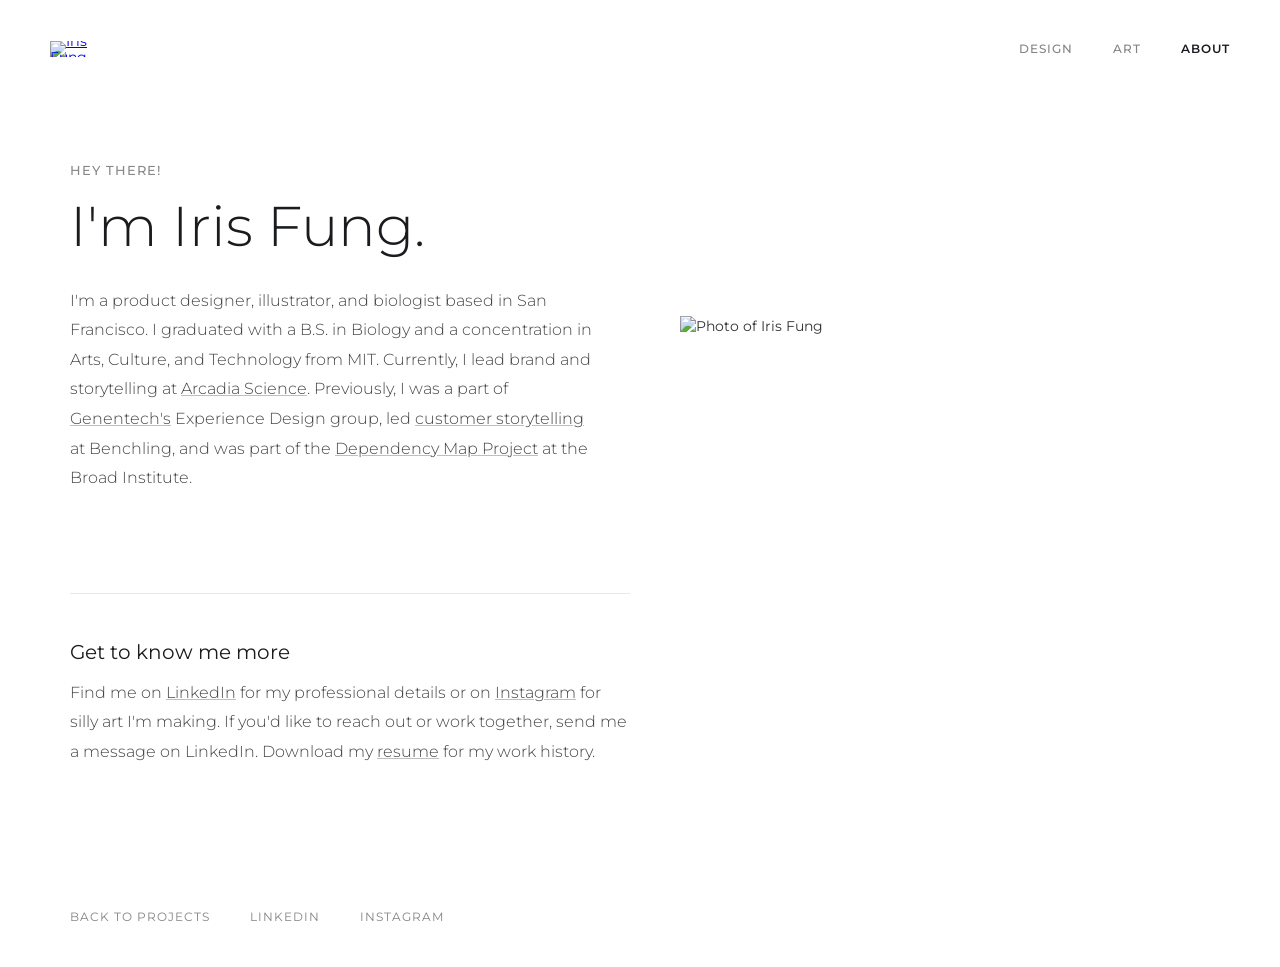
==== about/index.html @ cc871c18 "Add About Me page Two-column intro (bio left, photo right), Get to know me section, and footer with " ====
<!DOCTYPE html>
<html lang="en">
<head>
  <meta charset="UTF-8">
  <meta name="viewport" content="width=device-width, initial-scale=1">
  <title>About | Iris Fung</title>
  <meta name="description" content="Learn more about me and find out how to get in touch with me. I love meeting folks! Drop me a line.">
  <meta property="og:title" content="About — Iris Fung">
  <meta property="og:type" content="website">
  <meta property="og:image" content="https://cdn.prod.website-files.com/627ffb1a25b65e31d1f7992f/629931cf72064102cb10b743_headshot.jpeg">
  <link rel="shortcut icon" href="https://cdn.prod.website-files.com/627ffb1a25b65e31d1f7992f/62a3d27bf525567cd4f887b6_Flavicon.png" type="image/x-icon">
  <link rel="apple-touch-icon" href="https://cdn.prod.website-files.com/627ffb1a25b65e31d1f7992f/629bb634c8442b1de7d14830_Webclip.jpg">
  <link rel="preconnect" href="https://fonts.googleapis.com">
  <link rel="preconnect" href="https://fonts.gstatic.com" crossorigin>
  <link href="https://fonts.googleapis.com/css2?family=Montserrat:wght@100;200;300;400;500;600;700;800;900&display=swap" rel="stylesheet">

  <link rel="stylesheet" href="../styles.css">
  <link rel="stylesheet" href="../about.css">
</head>
<body>

  <!-- ── Navigation ─────────────────────────────────────── -->
  <nav class="nav">
    <div class="nav-inner">
      <a href="/" class="logo-link" aria-label="home">
        <img src="https://cdn.prod.website-files.com/627ffb1a25b65e31d1f7992f/628002057ec57943fa3e2681_irisfung%20avatar.jpg" width="45" alt="Iris Fung" class="logo-image">
      </a>
      <button class="menu-toggle" aria-label="Toggle menu" aria-expanded="false">
        <img src="https://cdn.prod.website-files.com/627ffb1a25b65e31d1f7992f/627ffb1a25b65e2dfaf79940_menu-icon.png" width="22" alt="">
      </button>
      <div class="nav-links">
        <a href="/" class="nav-item">design</a>
        <a href="/work/art/" class="nav-item">Art</a>
        <a href="/about/" class="nav-item current">About</a>
      </div>
    </div>
  </nav>

  <!-- ── Main content ───────────────────────────────────── -->
  <main class="about-page">
    <div class="container">

      <!-- ── Intro: text left, photo right ─────────────── -->
      <section class="about-intro">
        <div class="about-text">
          <p class="about-label">Hey there!</p>
          <h1 class="about-heading">I'm Iris Fung.</h1>
          <p class="about-bio">I'm a product designer, illustrator, and biologist based in San Francisco. I graduated with a B.S. in Biology and a concentration in Arts, Culture, and Technology from MIT. Currently, I lead brand and storytelling at <a href="https://www.arcadiascience.com/" target="_blank" rel="noopener" class="about-link">Arcadia Science</a>. Previously, I was a part of <a href="https://www.gene.com/" target="_blank" rel="noopener" class="about-link">Genentech's</a> Experience Design group, led <a href="https://www.benchling.com/customer-stories/syngenta-driving-faster-seed-and-agricultural-development-at-a-global-scale" target="_blank" rel="noopener" class="about-link">customer storytelling</a> at Benchling, and was part of the <a href="https://depmap.org/portal/" class="about-link">Dependency Map Project</a> at the Broad Institute.</p>
        </div>
        <div class="about-photo-wrap">
          <img
            src="https://cdn.prod.website-files.com/627ffb1a25b65e31d1f7992f/67a10eac3bd8a53e11152506_chandler%20shoot-p-800.jpg"
            srcset="https://cdn.prod.website-files.com/627ffb1a25b65e31d1f7992f/67a10eac3bd8a53e11152506_chandler%20shoot-p-500.jpg 500w,
                    https://cdn.prod.website-files.com/627ffb1a25b65e31d1f7992f/67a10eac3bd8a53e11152506_chandler%20shoot-p-800.jpg 800w,
                    https://cdn.prod.website-files.com/627ffb1a25b65e31d1f7992f/67a10eac3bd8a53e11152506_chandler%20shoot-p-1080.jpg 1080w,
                    https://cdn.prod.website-files.com/627ffb1a25b65e31d1f7992f/67a10eac3bd8a53e11152506_chandler%20shoot.JPG 1818w"
            sizes="(max-width: 479px) 94vw, (max-width: 767px) 96vw, 480px"
            alt="Photo of Iris Fung"
            class="about-photo">
        </div>
      </section>

      <!-- ── Get to know me ─────────────────────────────── -->
      <section class="about-connect">
        <h2 class="about-connect-heading">Get to know me more</h2>
        <p class="about-connect-text">Find me on <a href="https://www.linkedin.com/in/irisfung/" target="_blank" rel="noopener" class="about-link">LinkedIn</a> for my professional details or on <a href="https://www.instagram.com/pewris" target="_blank" rel="noopener" class="about-link">Instagram</a> for silly art I'm making. If you'd like to reach out or work together, send me a message on LinkedIn. Download my <a href="https://www.dropbox.com/scl/fi/wbi10c2mmqb1w2h1kb339/2024-ICF-PD.pdf?rlkey=b61d7sccx8qamp8gyz7bgmvuh&st=sbt8tiff&dl=0" target="_blank" rel="noopener" class="about-link">resume</a> for my work history.</p>
      </section>

    </div>
  </main>

  <!-- ── Footer ─────────────────────────────────────────── -->
  <footer class="footer-wrap">
    <div class="footer-links">
      <a href="/" class="footer-item">Back to Projects</a>
      <a href="https://www.linkedin.com/in/irisfung/" target="_blank" rel="noopener" class="footer-item">LinkedIn</a>
      <a href="https://www.instagram.com/pewris/" target="_blank" rel="noopener" class="footer-item">Instagram</a>
    </div>
  </footer>

  <script src="../scripts.js"></script>
</body>
</html>
---- styles.css ----
/* ─── Reset & Base ────────────────────────────────────────── */
*, *::before, *::after { box-sizing: border-box; }

html { height: 100%; -webkit-text-size-adjust: 100%; }

body {
  margin: 0;
  min-height: 100%;
  color: #333;
  background: #fff;
  font-family: 'Montserrat', sans-serif;
  font-size: 14px;
  line-height: 20px;
}

img {
  display: inline-block;
  max-width: 100%;
  vertical-align: middle;
  border: 0;
}

a { background-color: transparent; }
a:hover, a:active { outline: 0; }

h1, h2, h3, p { margin: 0; }

/* ─── Navigation ──────────────────────────────────────────── */
.nav {
  position: fixed;
  top: 0;
  left: 0;
  width: 100%;
  background: #fff;
  padding: 30px 50px;
  display: flex;
  align-items: center;
  z-index: 100;
  transform: translateY(0);
  transition: transform 0.35s ease;
}

/* Scroll-hide state — toggled by scripts.js */
.nav.nav-hidden {
  transform: translateY(-100%);
}

.nav-inner {
  display: flex;
  align-items: center;
  justify-content: space-between;
  width: 100%;
}

.logo-link {
  display: block;
  line-height: 0;
  z-index: 1;
}
.logo-link:hover { opacity: 0.8; }
.logo-link:active { opacity: 0.7; }

.logo-image { display: block; }

.nav-links {
  display: flex;
  align-items: center;
  margin-right: -20px;
}

.nav-item {
  color: #333;
  opacity: 0.6;
  letter-spacing: 1px;
  text-transform: uppercase;
  font-size: 12px;
  font-weight: 500;
  line-height: 20px;
  padding: 9px 20px;
  text-decoration: none;
}
.nav-item:hover { opacity: 0.9; }
.nav-item:active { opacity: 0.8; }
.nav-item.current {
  opacity: 1;
  color: #1a1b1f;
  font-weight: 600;
}

.menu-toggle {
  display: none;
  background: none;
  border: none;
  padding: 0;
  cursor: pointer;
}

/* ─── Container ───────────────────────────────────────────── */
.container {
  width: 100%;
  max-width: 1140px;
  margin-left: auto;
  margin-right: auto;
}

/* ─── Hero ────────────────────────────────────────────────── */
.front-page-section {
  margin: 279px 0 40px;
  text-align: left;
}

.intro-wrap {
  margin-top: 100px;
  margin-bottom: 140px;
}

.grid-11 {
  display: grid;
  grid-template-columns: 1.5fr 1fr;
  grid-template-rows: auto;
  align-items: center;
  padding-left: 10px;
  padding-right: 10px;
}

.heading-jumbo {
  color: #000;
  text-align: left;
  font-size: 64px;
  font-weight: 200;
  line-height: 80px;
  margin-top: auto;
  margin-bottom: 10px;
  text-transform: none;
}

.title-link {
  color: inherit;
  font-weight: 400;
  text-decoration: none;
  display: inline;
}
.title-link:hover {
  text-decoration: underline;
  text-decoration-color: #fe0005;
}

.name-text {
  text-align: left;
  font-size: 20px;
  font-weight: 300;
  line-height: 34px;
  padding-top: 30px;
}

.image-44 {
  display: block;
  height: auto;
  margin: auto;
}

/* ─── Work Section ────────────────────────────────────────── */
.section {
  margin: 82px 0 40px;
  text-align: left;
  background: transparent;
}

.grid-4 {
  display: grid;
  grid-template-columns: 1fr 1fr;
  column-gap: 39px;
  row-gap: 70px;
  align-items: start;
}

.project-img-link {
  display: block;
  max-width: 100%;
}
.project-img-link:hover { opacity: 0.8; }
.project-img-link:active { opacity: 0.7; }

.image-54,
.image-55,
.image-5 {
  display: block;
  max-width: 100%;
  margin-left: auto;
  margin-right: auto;
}

.work-description {
  display: flex;
  flex-direction: column;
  justify-content: center;
  align-items: flex-start;
  width: 100%;
  padding-top: 40px;
  align-self: start;
}

.project-name-link {
  display: block;
  color: #333;
  text-align: left;
  font-size: 40px;
  font-weight: 300;
  line-height: 45px;
  margin-bottom: 16px;
  text-decoration: none;
}
.project-name-link:hover { opacity: 0.8; }
.project-name-link:active { opacity: 0.7; }

.paragraph-bigger {
  font-size: 20px;
  font-weight: 300;
  line-height: 34px;
  margin-bottom: 10px;
}

.paragraph-light {
  opacity: 0.6;
  text-align: left;
  margin: 0;
  font-size: 16px;
  line-height: 1.75;
}

/* ─── Footer ──────────────────────────────────────────────── */
.footer-wrap {
  display: flex;
  justify-content: space-between;
  align-items: center;
  padding: 40px 50px;
}

.footer-links {
  display: flex;
  align-items: center;
  margin-right: -20px;
}

.footer-item {
  color: #333;
  opacity: 0.6;
  letter-spacing: 1px;
  text-transform: uppercase;
  font-size: 12px;
  line-height: 20px;
  text-decoration: none;
  margin-left: 20px;
  margin-right: 20px;
}
.footer-item:hover { opacity: 0.9; }
.footer-item:active { opacity: 0.8; }
.footer-item.current { opacity: 1; }

/* ─── Tablet (≤991px) ─────────────────────────────────────── */
@media screen and (max-width: 991px) {
  .nav { padding: 25px 30px; }

  .menu-toggle { display: block; }

  .nav-links {
    display: none;
    position: absolute;
    top: 100%;
    left: 0;
    width: 100%;
    flex-direction: column;
    background: #fff;
    margin-right: 0;
  }
  .nav-links.open { display: flex; }

  .nav-item {
    text-align: center;
    padding: 15px 30px;
    width: 100%;
    transition: background-color 0.4s, opacity 0.4s;
  }
  .nav-item:hover { background-color: #f7f8f9; }
  .nav-item:active { background-color: #eef0f3; }

  .heading-jumbo {
    font-size: 56px;
    line-height: 70px;
  }
}

/* ─── Mobile (≤767px) ─────────────────────────────────────── */
@media screen and (max-width: 767px) {
  .nav { padding: 20px 30px; }

  .heading-jumbo {
    font-size: 50px;
    line-height: 64px;
  }

  .paragraph-bigger {
    font-size: 16px;
    line-height: 28px;
  }

  .section {
    margin-left: 15px;
    margin-right: 15px;
  }

  .front-page-section {
    margin-left: 15px;
    margin-right: 15px;
  }

  .project-name-link {
    font-size: 16px;
    line-height: 28px;
  }

  .footer-wrap {
    flex-direction: column;
    text-align: center;
  }
  .footer-links {
    flex-direction: column;
  }
  .footer-item {
    margin-top: 10px;
    margin-bottom: 10px;
    margin-left: 0;
  }
}

/* ─── Small mobile (≤479px) ──────────────────────────────── */
@media screen and (max-width: 479px) {
  .heading-jumbo {
    font-size: 36px;
    line-height: 48px;
    margin-left: auto;
    margin-right: auto;
  }

  .grid-11 {
    grid-template-columns: 1fr;
  }

  .image-44 {
    display: none;
  }

  .grid-4 {
    grid-template-columns: 1fr;
    row-gap: 10px;
  }

  .work-description {
    padding-top: 0;
  }

  .project-name-link {
    font-size: 26px;
    line-height: 36px;
  }
}
---- about.css ----
/* ═══════════════════════════════════════════════════════════
   about.css  —  About Me page
   Loaded alongside styles.css.
   ═══════════════════════════════════════════════════════════ */

/* ─── Page chrome ───────────────────────────────────────── */
.about-page {
  padding-top: 160px;
  padding-bottom: 100px;
}

/* ─── Intro section: text left, photo right ─────────────── */
.about-intro {
  display: grid;
  grid-template-columns: 1fr 1fr;
  column-gap: 80px;
  align-items: center;
  margin-bottom: 100px;
}

/* ─── Text column ────────────────────────────────────────── */
.about-label {
  font-size: 13px;
  font-weight: 500;
  letter-spacing: 1px;
  text-transform: uppercase;
  color: #888;
  margin: 0 0 16px;
}

.about-heading {
  font-size: clamp(36px, 5vw, 56px);
  font-weight: 300;
  line-height: 1.1;
  color: #1a1b1f;
  margin: 0 0 28px;
}

.about-bio {
  font-size: 16px;
  font-weight: 300;
  line-height: 1.85;
  color: #444;
  margin: 0;
}

.about-link {
  color: inherit;
  text-decoration: underline;
  text-decoration-color: rgba(0, 0, 0, 0.25);
  transition: text-decoration-color 0.15s;
}

.about-link:hover {
  text-decoration-color: currentColor;
}

/* ─── Photo column ───────────────────────────────────────── */
.about-photo-wrap {
  /* slight offset downward so photo baseline aligns with bio bottom */
}

.about-photo {
  display: block;
  width: 100%;
  height: auto;
}

/* ─── Connect section ────────────────────────────────────── */
.about-connect {
  max-width: 560px;
  border-top: 1px solid #e8e8e8;
  padding-top: 48px;
}

.about-connect-heading {
  font-size: 20px;
  font-weight: 400;
  color: #1a1b1f;
  margin: 0 0 16px;
}

.about-connect-text {
  font-size: 16px;
  font-weight: 300;
  line-height: 1.85;
  color: #444;
  margin: 0;
}

/* ─── Responsive ────────────────────────────────────────── */
@media screen and (max-width: 767px) {
  .about-intro {
    grid-template-columns: 1fr;
    row-gap: 40px;
    margin-bottom: 64px;
  }

  /* Photo goes below text on mobile */
  .about-photo-wrap {
    order: 1;
  }

  .about-text {
    order: 2;
  }
}

@media screen and (max-width: 479px) {
  .about-page {
    padding-top: 120px;
  }

  .about-intro {
    margin-bottom: 48px;
  }
}
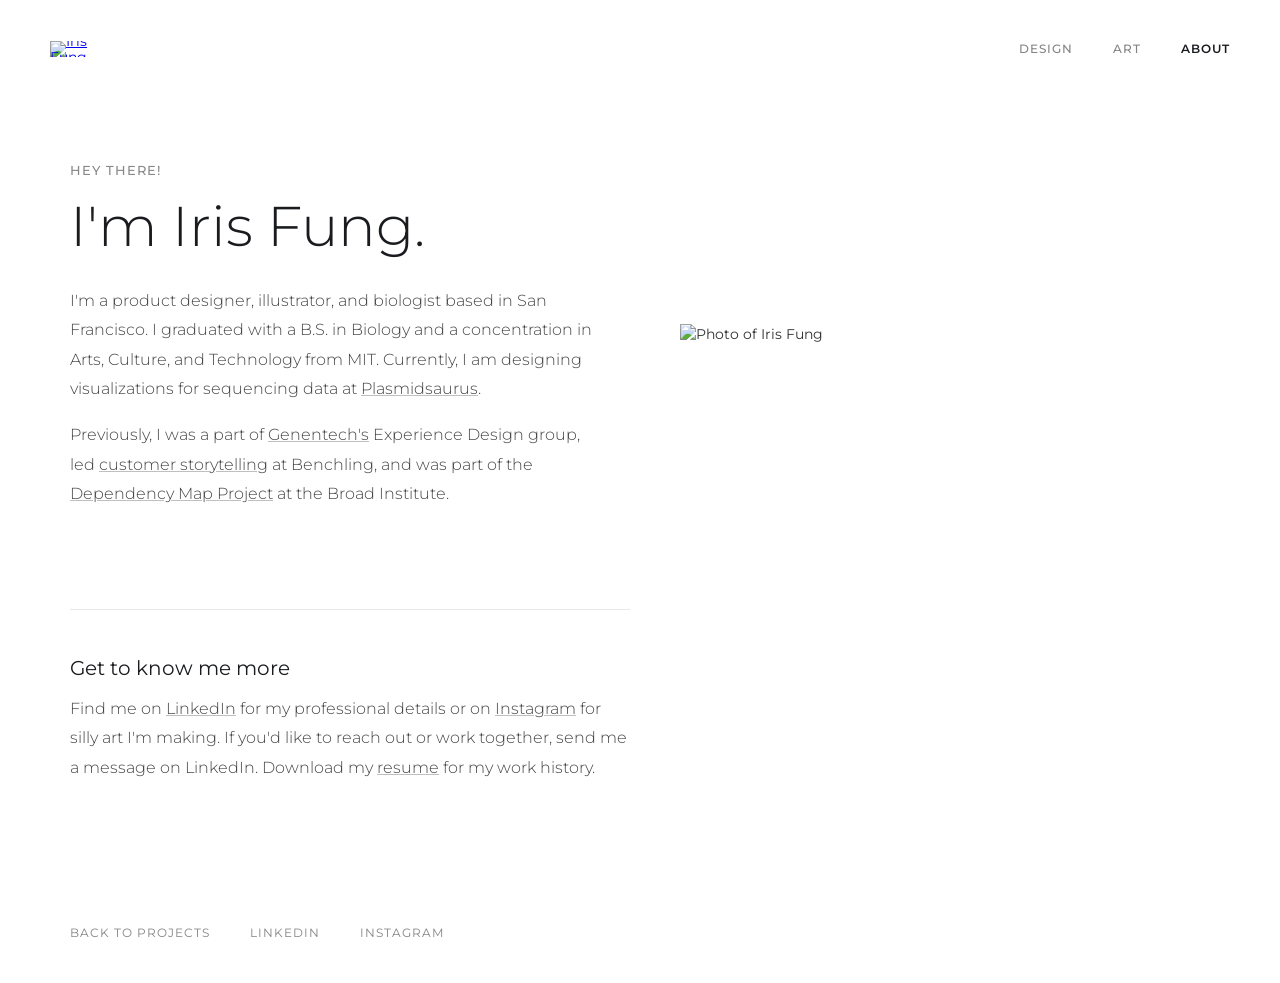
==== commit bd265311: "Update About bio: Plasmidsaurus current role, split into two paragraphs Co-Authored-By: Claude Sonne" ====
--- a/about/index.html
+++ b/about/index.html
@@ -45,7 +45,8 @@
         <div class="about-text">
           <p class="about-label">Hey there!</p>
           <h1 class="about-heading">I'm Iris Fung.</h1>
-          <p class="about-bio">I'm a product designer, illustrator, and biologist based in San Francisco. I graduated with a B.S. in Biology and a concentration in Arts, Culture, and Technology from MIT. Currently, I lead brand and storytelling at <a href="https://www.arcadiascience.com/" target="_blank" rel="noopener" class="about-link">Arcadia Science</a>. Previously, I was a part of <a href="https://www.gene.com/" target="_blank" rel="noopener" class="about-link">Genentech's</a> Experience Design group, led <a href="https://www.benchling.com/customer-stories/syngenta-driving-faster-seed-and-agricultural-development-at-a-global-scale" target="_blank" rel="noopener" class="about-link">customer storytelling</a> at Benchling, and was part of the <a href="https://depmap.org/portal/" class="about-link">Dependency Map Project</a> at the Broad Institute.</p>
+          <p class="about-bio">I'm a product designer, illustrator, and biologist based in San Francisco. I graduated with a B.S. in Biology and a concentration in Arts, Culture, and Technology from MIT. Currently, I am designing visualizations for sequencing data at <a href="https://plasmidsaurus.com/" target="_blank" rel="noopener" class="about-link">Plasmidsaurus</a>.</p>
+          <p class="about-bio">Previously, I was a part of <a href="https://www.gene.com/" target="_blank" rel="noopener" class="about-link">Genentech's</a> Experience Design group, led <a href="https://www.benchling.com/customer-stories/syngenta-driving-faster-seed-and-agricultural-development-at-a-global-scale" target="_blank" rel="noopener" class="about-link">customer storytelling</a> at Benchling, and was part of the <a href="https://depmap.org/portal/" class="about-link">Dependency Map Project</a> at the Broad Institute.</p>
         </div>
         <div class="about-photo-wrap">
           <img
--- a/about.css
+++ b/about.css
@@ -41,7 +41,11 @@
   font-weight: 300;
   line-height: 1.85;
   color: #444;
-  margin: 0;
+  margin: 0 0 16px;
+}
+
+.about-bio:last-child {
+  margin-bottom: 0;
 }
 
 .about-link {
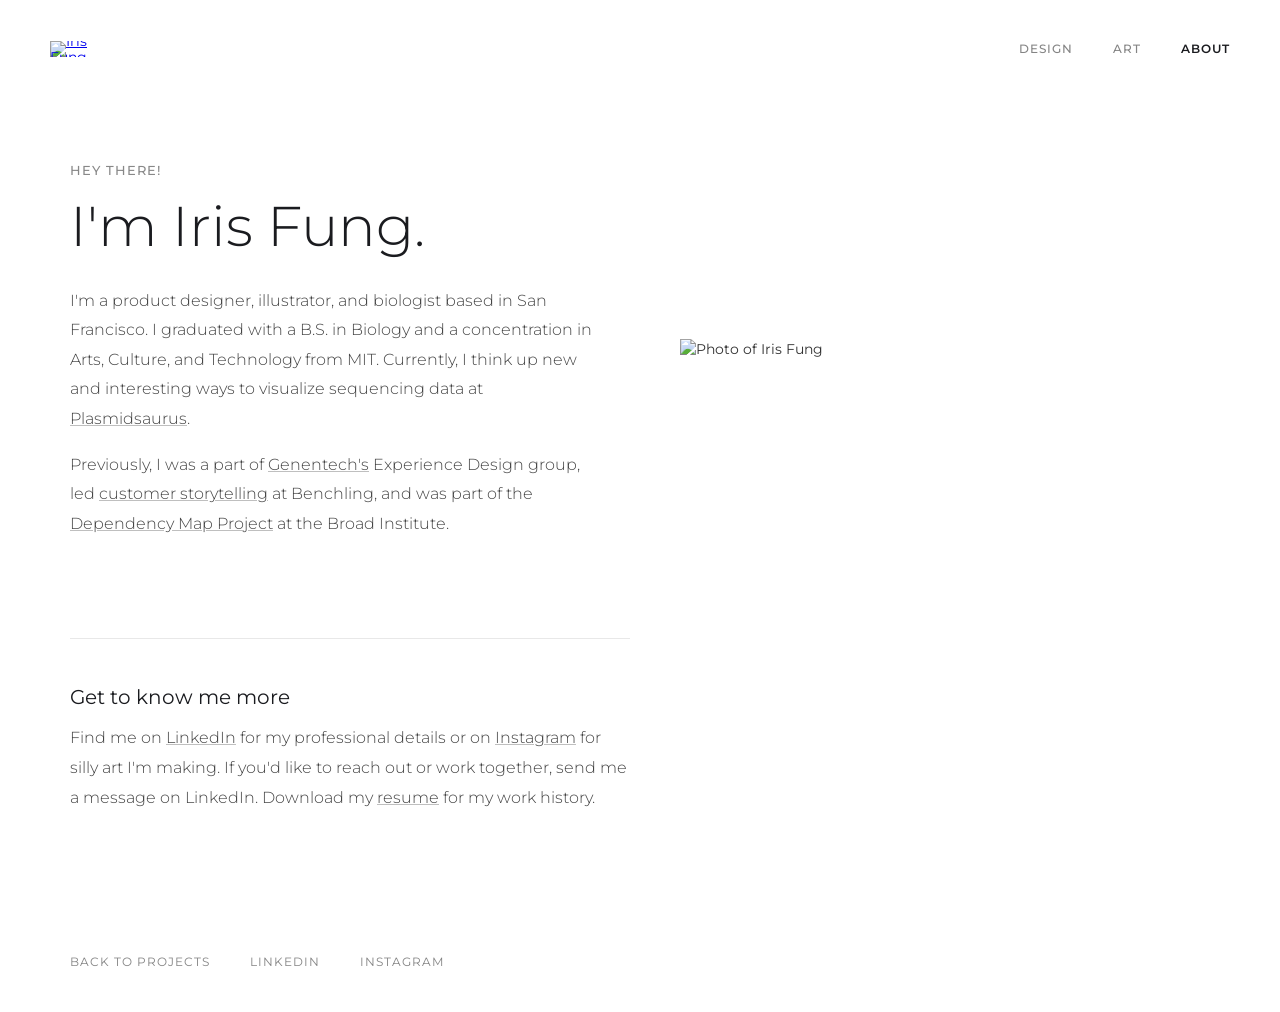
==== commit 5e9ca1d3: "Update current role description on About page Co-Authored-By: Claude Sonnet 4.6 <noreply@anthropic.c" ====
--- a/about/index.html
+++ b/about/index.html
@@ -44,8 +44,8 @@
       <section class="about-intro">
         <div class="about-text">
           <p class="about-label">Hey there!</p>
-          <h1 class="about-heading">I'm Iris Fung.</h1>
-          <p class="about-bio">I'm a product designer, illustrator, and biologist based in San Francisco. I graduated with a B.S. in Biology and a concentration in Arts, Culture, and Technology from MIT. Currently, I am designing visualizations for sequencing data at <a href="https://plasmidsaurus.com/" target="_blank" rel="noopener" class="about-link">Plasmidsaurus</a>.</p>
+          <h2 class="about-heading">I'm Iris Fung.</h2>
+          <p class="about-bio">I'm a product designer, illustrator, and biologist based in San Francisco. I graduated with a B.S. in Biology and a concentration in Arts, Culture, and Technology from MIT. Currently, I think up new and interesting ways to visualize sequencing data at <a href="https://plasmidsaurus.com/" target="_blank" rel="noopener" class="about-link">Plasmidsaurus</a>.</p>
           <p class="about-bio">Previously, I was a part of <a href="https://www.gene.com/" target="_blank" rel="noopener" class="about-link">Genentech's</a> Experience Design group, led <a href="https://www.benchling.com/customer-stories/syngenta-driving-faster-seed-and-agricultural-development-at-a-global-scale" target="_blank" rel="noopener" class="about-link">customer storytelling</a> at Benchling, and was part of the <a href="https://depmap.org/portal/" class="about-link">Dependency Map Project</a> at the Broad Institute.</p>
         </div>
         <div class="about-photo-wrap">
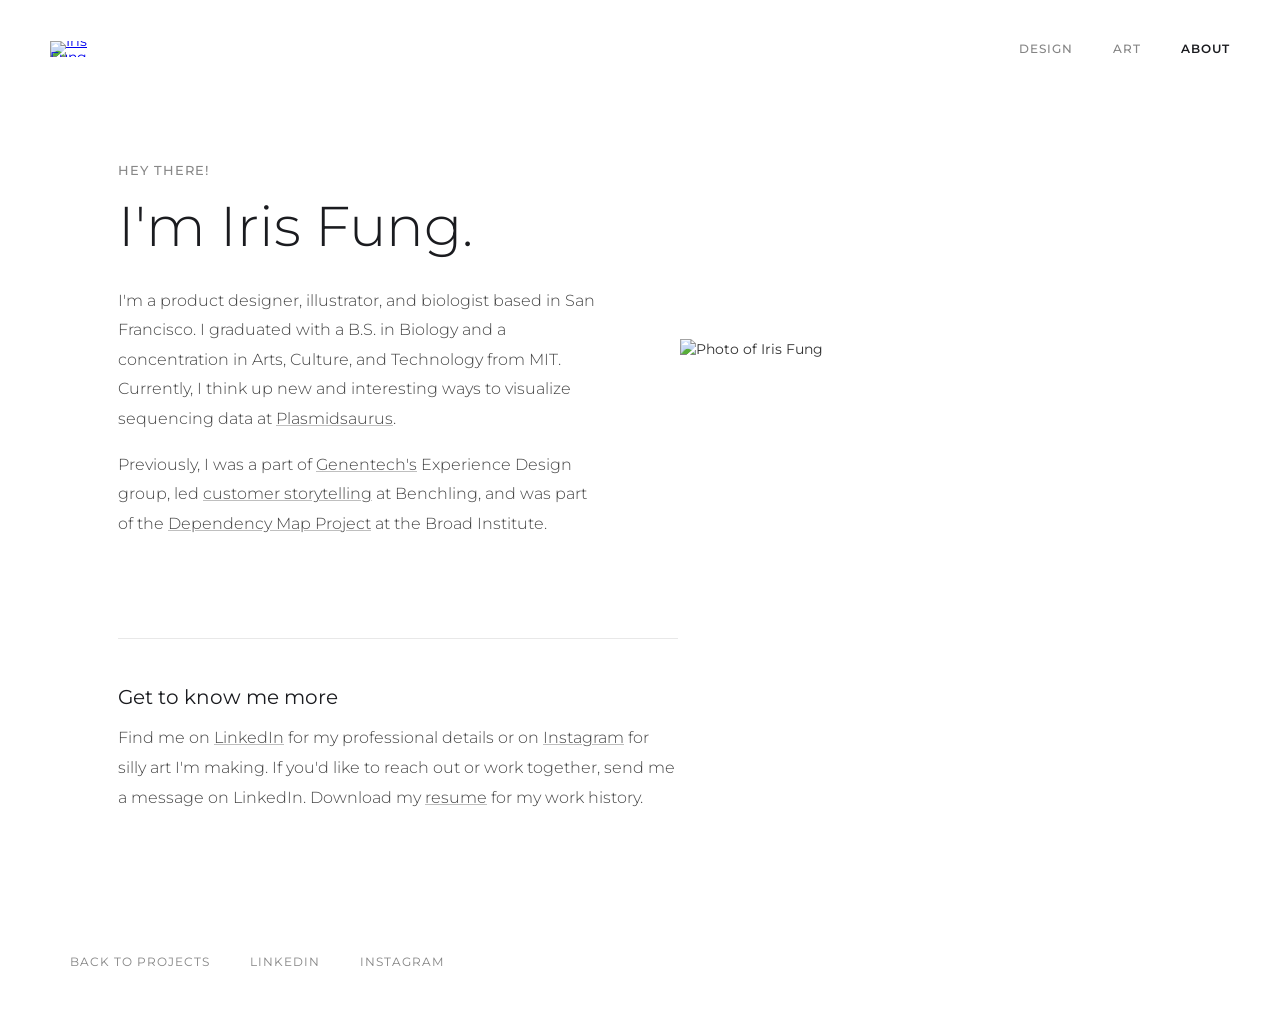
==== commit 230b921f: "Update homepage images, avatar, and favicon to Cloudinary across all pages Co-Authored-By: Claude So" ====
--- a/about/index.html
+++ b/about/index.html
@@ -8,7 +8,7 @@
   <meta property="og:title" content="About — Iris Fung">
   <meta property="og:type" content="website">
   <meta property="og:image" content="https://cdn.prod.website-files.com/627ffb1a25b65e31d1f7992f/629931cf72064102cb10b743_headshot.jpeg">
-  <link rel="shortcut icon" href="https://cdn.prod.website-files.com/627ffb1a25b65e31d1f7992f/62a3d27bf525567cd4f887b6_Flavicon.png" type="image/x-icon">
+  <link rel="shortcut icon" href="https://res.cloudinary.com/dlfdkyeum/image/upload/v1780421666/Favicon_s8hmbk.png" type="image/x-icon">
   <link rel="apple-touch-icon" href="https://cdn.prod.website-files.com/627ffb1a25b65e31d1f7992f/629bb634c8442b1de7d14830_Webclip.jpg">
   <link rel="preconnect" href="https://fonts.googleapis.com">
   <link rel="preconnect" href="https://fonts.gstatic.com" crossorigin>
@@ -23,7 +23,7 @@
   <nav class="nav">
     <div class="nav-inner">
       <a href="/" class="logo-link" aria-label="home">
-        <img src="https://cdn.prod.website-files.com/627ffb1a25b65e31d1f7992f/628002057ec57943fa3e2681_irisfung%20avatar.jpg" width="45" alt="Iris Fung" class="logo-image">
+        <img src="https://res.cloudinary.com/dlfdkyeum/image/upload/v1780420574/irisfung_avatar_pkt4ge.jpg" width="45" alt="Iris Fung" class="logo-image">
       </a>
       <button class="menu-toggle" aria-label="Toggle menu" aria-expanded="false">
         <img src="https://cdn.prod.website-files.com/627ffb1a25b65e31d1f7992f/627ffb1a25b65e2dfaf79940_menu-icon.png" width="22" alt="">
--- a/styles.css
+++ b/styles.css
@@ -101,6 +101,8 @@
   max-width: 1140px;
   margin-left: auto;
   margin-right: auto;
+  padding-left: 48px;
+  padding-right: 48px;
 }
 
 /* ─── Hero ────────────────────────────────────────────────── */
@@ -259,6 +261,7 @@
 
 /* ─── Tablet (≤991px) ─────────────────────────────────────── */
 @media screen and (max-width: 991px) {
+  .container { padding-left: 24px; padding-right: 24px; }
   .nav { padding: 25px 30px; }
 
   .menu-toggle { display: block; }
@@ -292,6 +295,7 @@
 
 /* ─── Mobile (≤767px) ─────────────────────────────────────── */
 @media screen and (max-width: 767px) {
+  .container { padding-left: 15px; padding-right: 15px; }
   .nav { padding: 20px 30px; }
 
   .heading-jumbo {
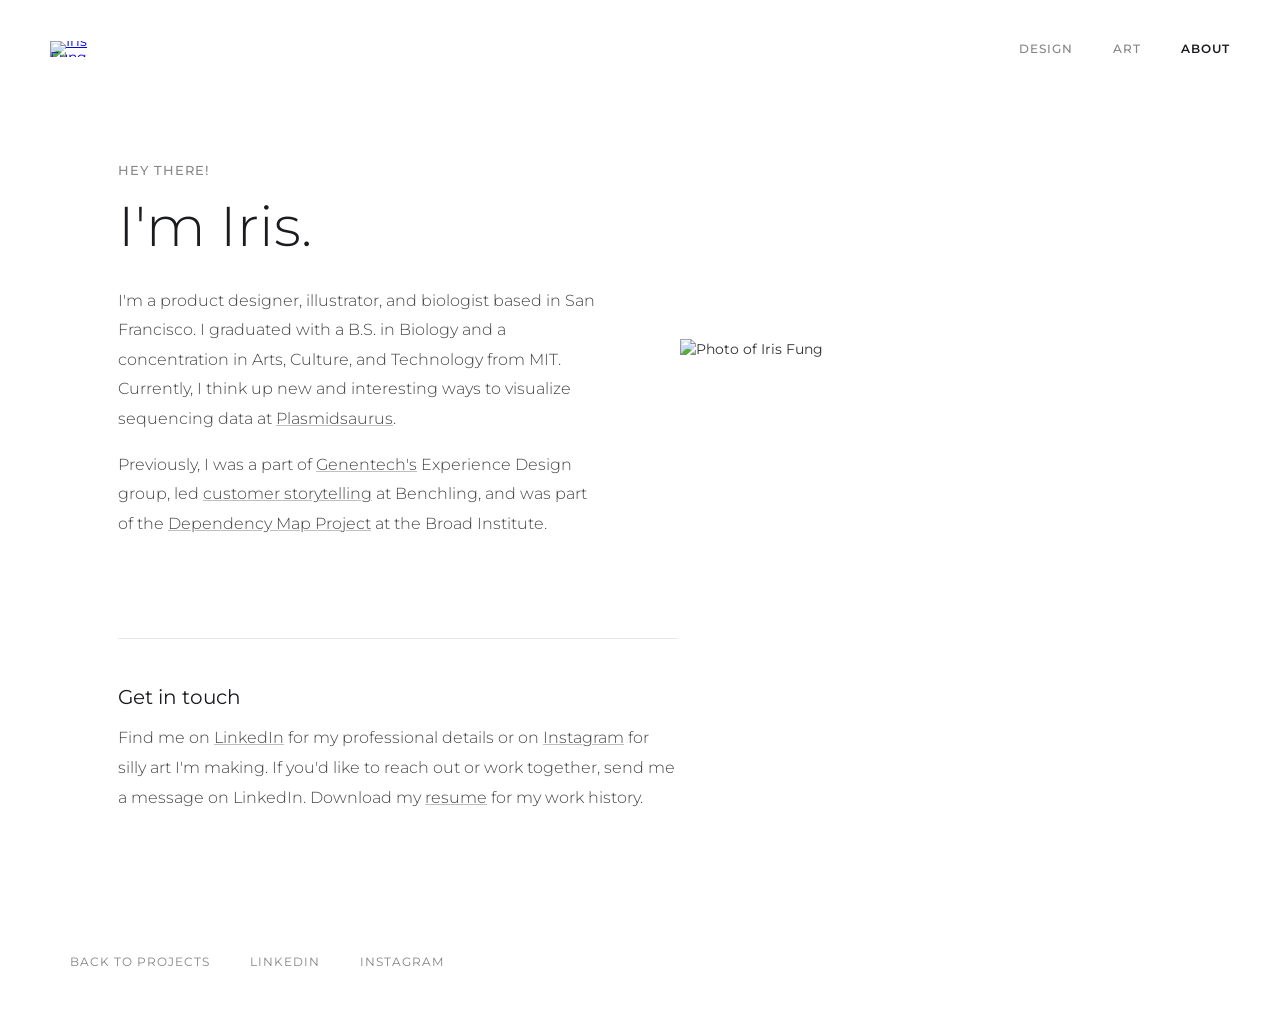
==== commit e478189d: "Update About page heading and section title - Change main heading from "I'm Iris Fung." to "I'm Iris" ====
--- a/about/index.html
+++ b/about/index.html
@@ -44,7 +44,7 @@
       <section class="about-intro">
         <div class="about-text">
           <p class="about-label">Hey there!</p>
-          <h2 class="about-heading">I'm Iris Fung.</h2>
+          <h2 class="about-heading">I'm Iris.</h2>
           <p class="about-bio">I'm a product designer, illustrator, and biologist based in San Francisco. I graduated with a B.S. in Biology and a concentration in Arts, Culture, and Technology from MIT. Currently, I think up new and interesting ways to visualize sequencing data at <a href="https://plasmidsaurus.com/" target="_blank" rel="noopener" class="about-link">Plasmidsaurus</a>.</p>
           <p class="about-bio">Previously, I was a part of <a href="https://www.gene.com/" target="_blank" rel="noopener" class="about-link">Genentech's</a> Experience Design group, led <a href="https://www.benchling.com/customer-stories/syngenta-driving-faster-seed-and-agricultural-development-at-a-global-scale" target="_blank" rel="noopener" class="about-link">customer storytelling</a> at Benchling, and was part of the <a href="https://depmap.org/portal/" class="about-link">Dependency Map Project</a> at the Broad Institute.</p>
         </div>
@@ -63,7 +63,7 @@
 
       <!-- ── Get to know me ─────────────────────────────── -->
       <section class="about-connect">
-        <h2 class="about-connect-heading">Get to know me more</h2>
+        <h2 class="about-connect-heading">Get in touch</h2>
         <p class="about-connect-text">Find me on <a href="https://www.linkedin.com/in/irisfung/" target="_blank" rel="noopener" class="about-link">LinkedIn</a> for my professional details or on <a href="https://www.instagram.com/pewris" target="_blank" rel="noopener" class="about-link">Instagram</a> for silly art I'm making. If you'd like to reach out or work together, send me a message on LinkedIn. Download my <a href="https://www.dropbox.com/scl/fi/wbi10c2mmqb1w2h1kb339/2024-ICF-PD.pdf?rlkey=b61d7sccx8qamp8gyz7bgmvuh&st=sbt8tiff&dl=0" target="_blank" rel="noopener" class="about-link">resume</a> for my work history.</p>
       </section>
 
